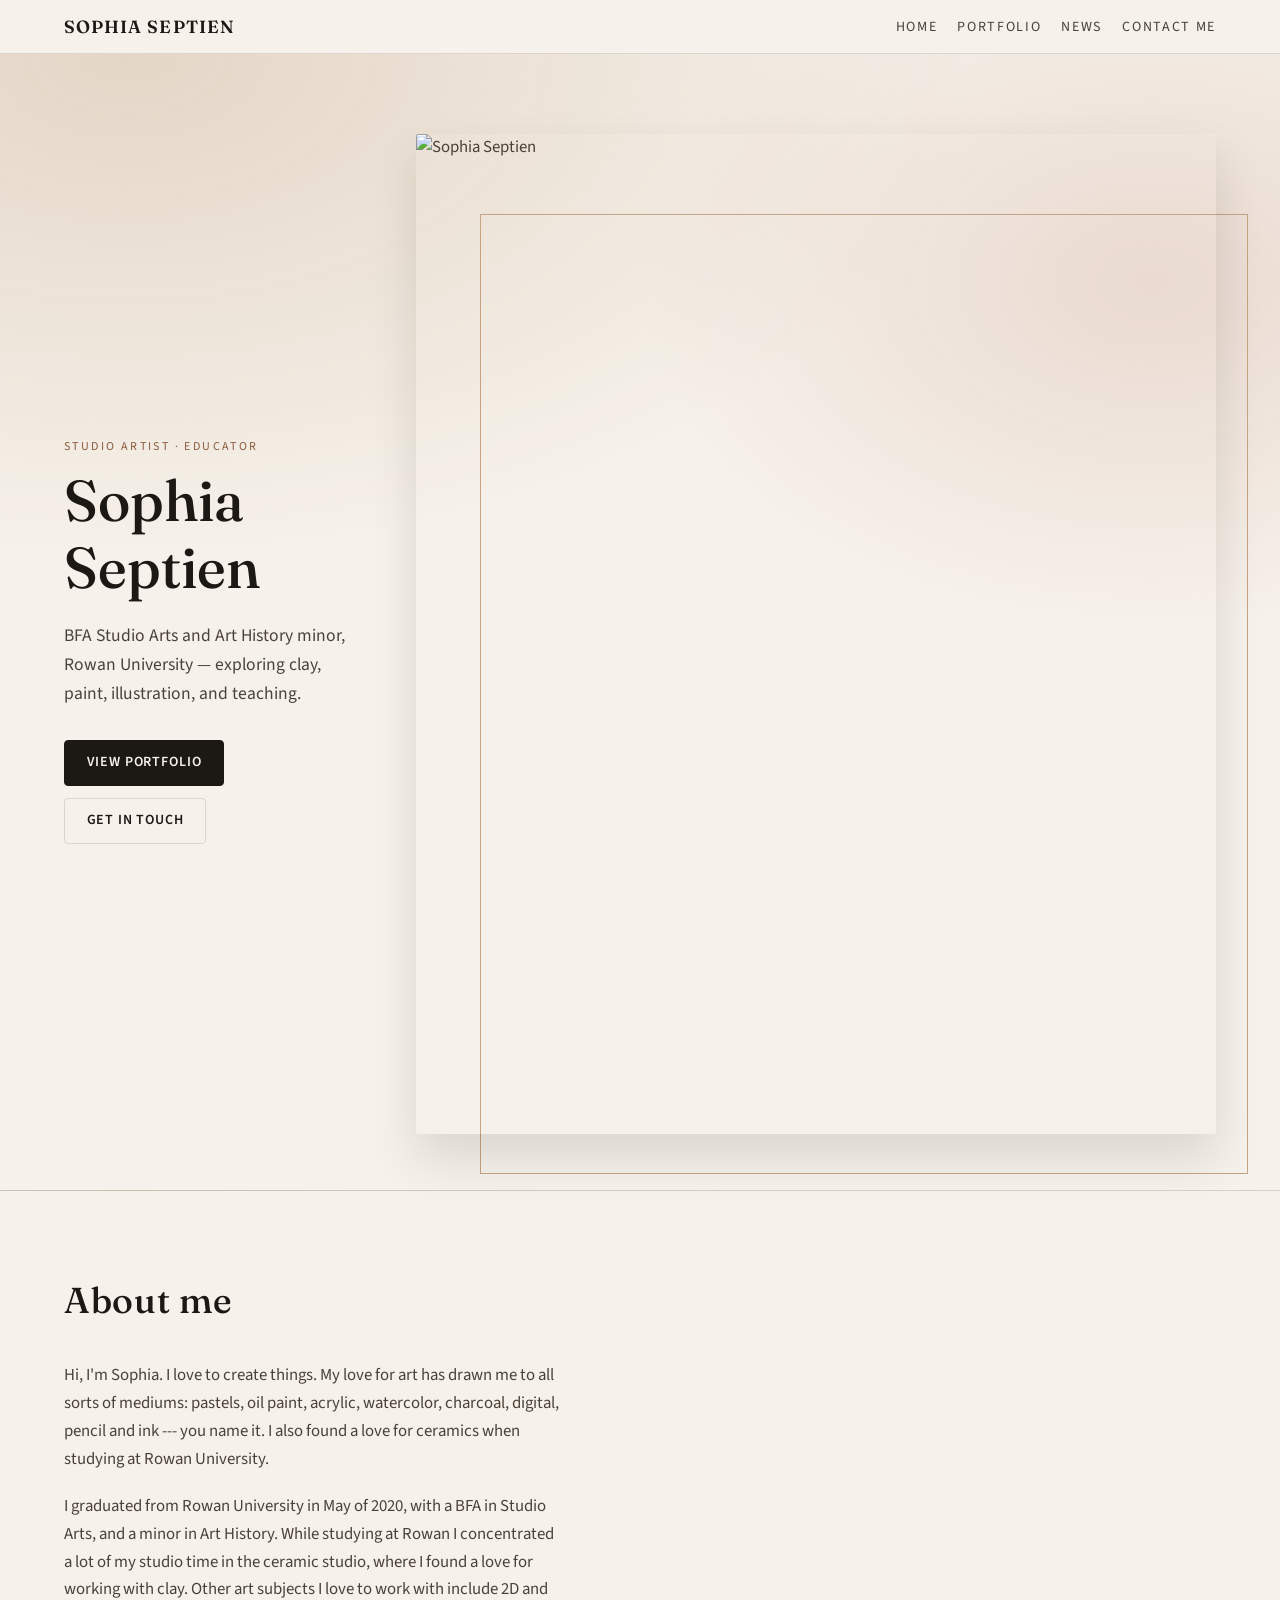
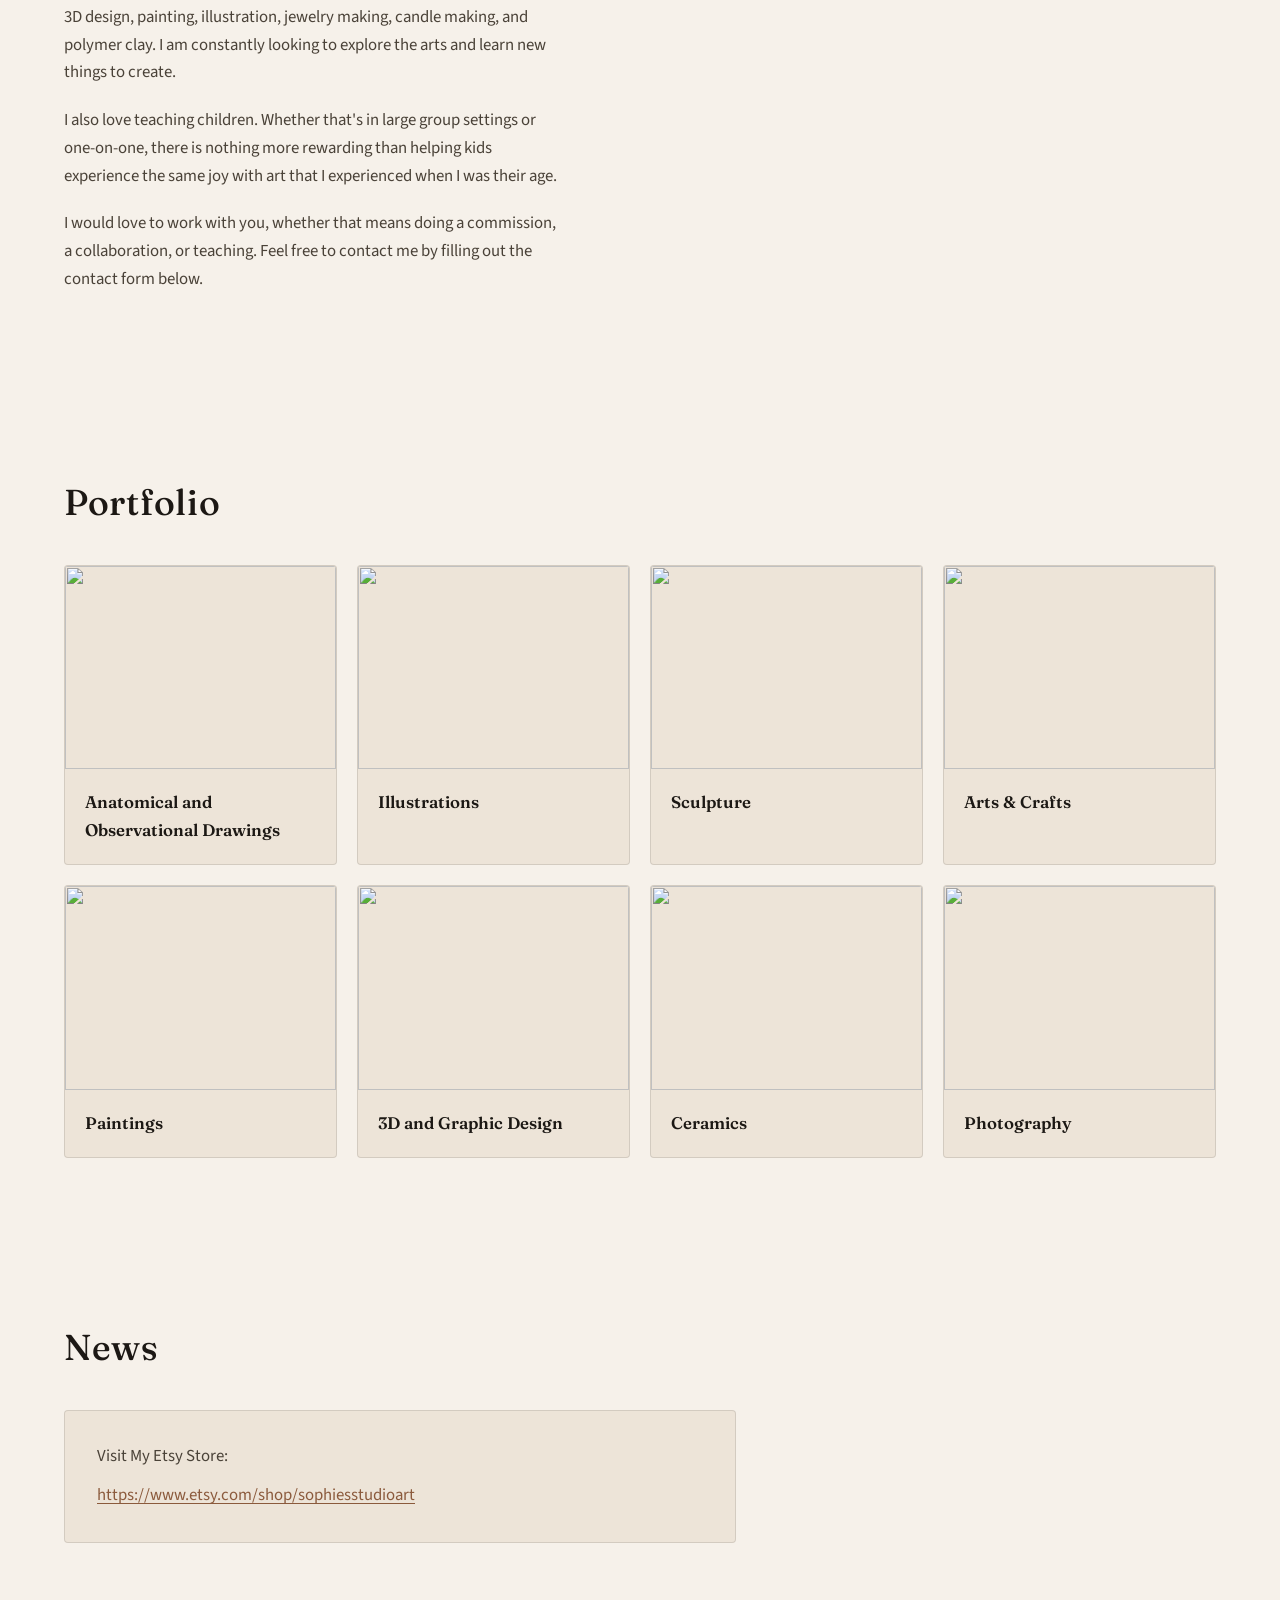
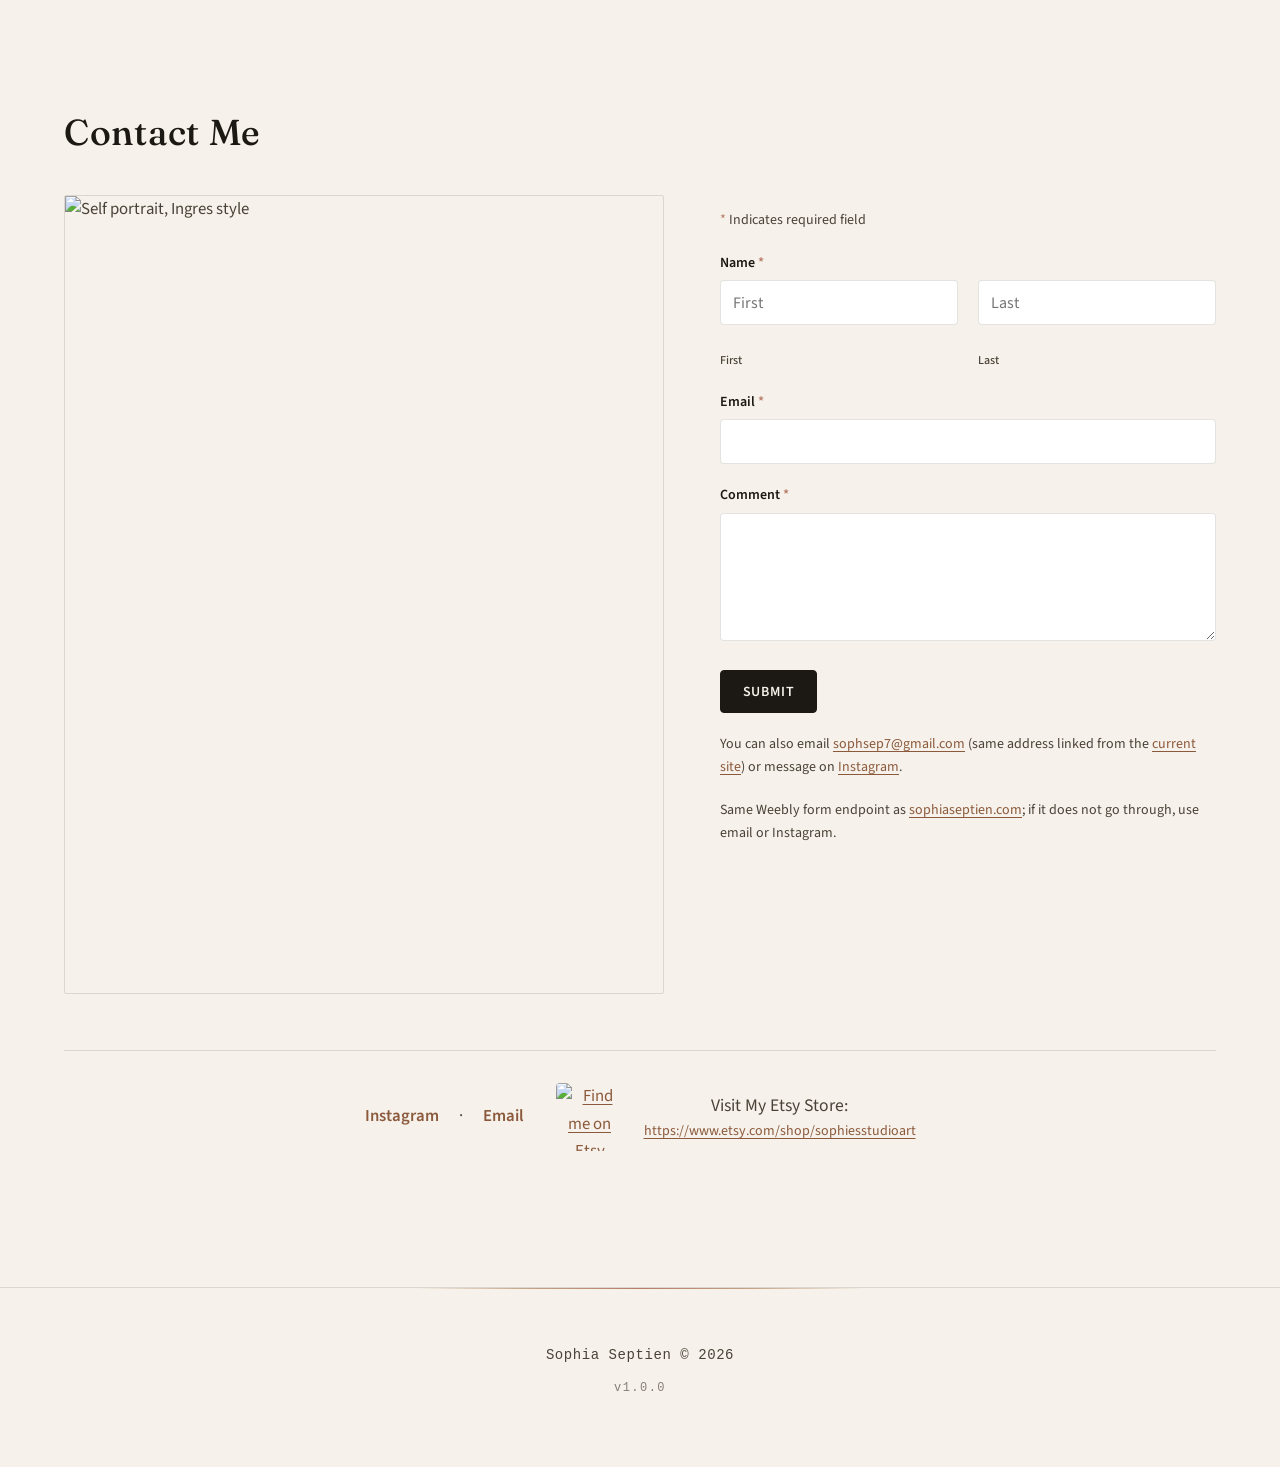
==== index.html @ f70603e3 "feat: initial static portfolio site Made-with: Cursor" ====
<!DOCTYPE html>
<html lang="en">
<head>
    <meta charset="UTF-8" />
    <meta name="viewport" content="width=device-width, initial-scale=1.0" />
    <meta
        name="description"
        content="Hi, I'm Sophia. I love to create things. BFA Studio Arts, Rowan University — ceramics, painting, illustration, teaching, and commissions."
    />
    <title>SOPHIA SEPTIEN - Home</title>
    <link rel="preconnect" href="https://fonts.googleapis.com" />
    <link rel="preconnect" href="https://fonts.gstatic.com" crossorigin />
    <link
        href="https://fonts.googleapis.com/css2?family=Fraunces:ital,opsz,wght@0,9..144,400;0,9..144,600;1,9..144,400&family=Source+Sans+3:ital,wght@0,400;0,600;0,700;1,400&display=swap"
        rel="stylesheet"
    />
    <link rel="stylesheet" href="css/variables.css" />
    <link rel="stylesheet" href="css/base.css" />
    <link rel="stylesheet" href="css/sections.css" />
</head>
<body>
    <nav class="nav" id="nav">
        <div class="container nav__inner">
            <a class="nav__brand" href="#">Sophia Septien</a>
            <ul class="nav__links">
                <li><a href="#">Home</a></li>
                <li><a href="#portfolio">Portfolio</a></li>
                <li><a href="#news">News</a></li>
                <li><a href="#contactme">Contact me</a></li>
            </ul>
        </div>
    </nav>

    <header class="hero" id="top">
        <div class="container hero__grid">
            <div>
                <p class="hero__label">Studio artist · Educator</p>
                <h1 class="hero__title">Sophia Septien</h1>
                <p class="hero__lead">
                    BFA Studio Arts and Art History minor, Rowan University — exploring clay, paint, illustration, and
                    teaching.
                </p>
                <div class="hero__actions">
                    <a class="btn btn--primary" href="#portfolio">View portfolio</a>
                    <a class="btn btn--ghost" href="#contactme">Get in touch</a>
                </div>
            </div>
            <figure class="hero__figure">
                <img
                    src="https://www.sophiaseptien.com/uploads/2/2/2/4/2224025/published/0e4ab90d-9243-4528-9ce3-058084d12804.jpg?1675718449"
                    alt="Sophia Septien"
                    width="800"
                    height="1000"
                    loading="eager"
                />
            </figure>
        </div>
    </header>

    <main>
        <section class="section" id="about">
            <div class="container">
                <h2 class="section__title">About me</h2>
                <div class="about__prose">
                    <p>
                        Hi, I'm Sophia. I love to create things. My love for art has drawn me to all sorts of mediums:
                        pastels, oil paint, acrylic, watercolor, charcoal, digital, pencil and ink --- you name it. I also
                        found a love for ceramics when studying at Rowan University.
                    </p>
                    <p>
                        I graduated from Rowan University in May of 2020, with a BFA in Studio Arts, and a minor in Art
                        History. While studying at Rowan I concentrated a lot of my studio time in the ceramic studio,
                        where I found a love for working with clay. Other art subjects I love to work with include 2D and
                        3D design, painting, illustration, jewelry making, candle making, and polymer clay. I am
                        constantly looking to explore the arts and learn new things to create.
                    </p>
                    <p>
                        I also love teaching children. Whether that's in large group settings or one-on-one, there is
                        nothing more rewarding than helping kids experience the same joy with art that I experienced when
                        I was their age.
                    </p>
                    <p>
                        I would love to work with you, whether that means doing a commission, a collaboration, or
                        teaching. Feel free to contact me by filling out the contact form below.
                    </p>
                </div>
            </div>
        </section>

        <section class="section" id="portfolio">
            <div class="container">
                <h2 class="section__title">Portfolio</h2>
                <div class="portfolio__grid">
                    <a class="portfolio-card" href="https://www.sophiaseptien.com/anatomical-drawing.html">
                        <div class="portfolio-card__thumb">
                            <img
                                src="https://www.sophiaseptien.com/uploads/2/2/2/4/2224025/water-drop_orig.jpg"
                                alt=""
                                width="400"
                                height="300"
                                loading="lazy"
                            />
                        </div>
                        <div class="portfolio-card__body">
                            <h3 class="portfolio-card__title">Anatomical and Observational Drawings</h3>
                        </div>
                    </a>
                    <a class="portfolio-card" href="https://www.sophiaseptien.com/illustration.html">
                        <div class="portfolio-card__thumb">
                            <img
                                src="https://www.sophiaseptien.com/uploads/2/2/2/4/2224025/caterpillar_orig.jpeg"
                                alt=""
                                width="400"
                                height="300"
                                loading="lazy"
                            />
                        </div>
                        <div class="portfolio-card__body">
                            <h3 class="portfolio-card__title">Illustrations</h3>
                        </div>
                    </a>
                    <a class="portfolio-card" href="https://www.sophiaseptien.com/sculpture.html">
                        <div class="portfolio-card__thumb">
                            <img
                                src="https://www.sophiaseptien.com/uploads/2/2/2/4/2224025/published/img-0496.jpg?1677645801"
                                alt=""
                                width="400"
                                height="300"
                                loading="lazy"
                            />
                        </div>
                        <div class="portfolio-card__body">
                            <h3 class="portfolio-card__title">Sculpture</h3>
                        </div>
                    </a>
                    <a class="portfolio-card" href="https://www.sophiaseptien.com/arts--crafts.html">
                        <div class="portfolio-card__thumb">
                            <img
                                src="https://www.sophiaseptien.com/uploads/2/2/2/4/2224025/crafts-6x7-5_orig.jpg"
                                alt=""
                                width="400"
                                height="300"
                                loading="lazy"
                            />
                        </div>
                        <div class="portfolio-card__body">
                            <h3 class="portfolio-card__title">Arts &amp; Crafts</h3>
                        </div>
                    </a>
                    <a class="portfolio-card" href="https://www.sophiaseptien.com/painting.html">
                        <div class="portfolio-card__thumb">
                            <img
                                src="https://www.sophiaseptien.com/uploads/2/2/2/4/2224025/editor/609892369-607722.jpg?1596059057"
                                alt=""
                                width="400"
                                height="300"
                                loading="lazy"
                            />
                        </div>
                        <div class="portfolio-card__body">
                            <h3 class="portfolio-card__title">Paintings</h3>
                        </div>
                    </a>
                    <a class="portfolio-card" href="https://www.sophiaseptien.com/3d-and-graphic-design.html">
                        <div class="portfolio-card__thumb">
                            <img
                                src="https://www.sophiaseptien.com/uploads/2/2/2/4/2224025/graphicdesign_orig.jpg"
                                alt=""
                                width="400"
                                height="300"
                                loading="lazy"
                            />
                        </div>
                        <div class="portfolio-card__body">
                            <h3 class="portfolio-card__title">3D and Graphic Design</h3>
                        </div>
                    </a>
                    <a class="portfolio-card" href="https://www.sophiaseptien.com/ceramics.html">
                        <div class="portfolio-card__thumb">
                            <img
                                src="https://www.sophiaseptien.com/uploads/2/2/2/4/2224025/ceramics_2.jpg"
                                alt=""
                                width="400"
                                height="300"
                                loading="lazy"
                            />
                        </div>
                        <div class="portfolio-card__body">
                            <h3 class="portfolio-card__title">Ceramics</h3>
                        </div>
                    </a>
                    <a class="portfolio-card" href="https://www.sophiaseptien.com/photography.html">
                        <div class="portfolio-card__thumb">
                            <img
                                src="https://www.sophiaseptien.com/uploads/2/2/2/4/2224025/drop8x10_orig.jpg"
                                alt=""
                                width="400"
                                height="300"
                                loading="lazy"
                            />
                        </div>
                        <div class="portfolio-card__body">
                            <h3 class="portfolio-card__title">Photography</h3>
                        </div>
                    </a>
                </div>
            </div>
        </section>

        <section class="section" id="news">
            <div class="container">
                <h2 class="section__title">News</h2>
                <div class="news-panel">
                    <p style="margin: 0 0 var(--space-sm)">Visit My Etsy Store:</p>
                    <p style="margin: 0">
                        <a href="https://www.etsy.com/shop/sophiesstudioart">https://www.etsy.com/shop/sophiesstudioart</a>
                    </p>
                </div>
            </div>
        </section>

        <section class="section" id="contactme">
            <div class="container">
                <h2 class="section__title">Contact Me</h2>
                <div class="contact__grid">
                    <figure class="contact__figure">
                        <img
                            src="https://www.sophiaseptien.com/uploads/2/2/2/4/2224025/published/ingres-style-self-portrait.jpg?1596056055"
                            alt="Self portrait, Ingres style"
                            width="600"
                            height="800"
                            loading="lazy"
                        />
                    </figure>
                    <div>
                        <form
                            class="form"
                            id="contact-form"
                            enctype="multipart/form-data"
                            action="https://www.weebly.com/weebly/apps/formSubmit.php"
                            method="POST"
                        >
                            <p class="form-required-hint"><span class="form-required">*</span> Indicates required field</p>

                            <label class="wsite-form-label">Name <span class="form-required">*</span></label>
                            <div class="form-name-row">
                                <div class="form-field">
                                    <input
                                        aria-required="true"
                                        id="input-first"
                                        placeholder="First"
                                        type="text"
                                        name="_u880113450949233755[first]"
                                        autocomplete="given-name"
                                        required
                                    />
                                    <label class="form-sublabel" for="input-first">First</label>
                                </div>
                                <div class="form-field">
                                    <input
                                        aria-required="true"
                                        id="input-last"
                                        placeholder="Last"
                                        type="text"
                                        name="_u880113450949233755[last]"
                                        autocomplete="family-name"
                                        required
                                    />
                                    <label class="form-sublabel" for="input-last">Last</label>
                                </div>
                            </div>

                            <label for="input-email">Email <span class="form-required">*</span></label>
                            <input
                                aria-required="true"
                                id="input-email"
                                type="email"
                                name="_u314627095348564098"
                                autocomplete="email"
                                required
                            />

                            <label for="input-comment">Comment <span class="form-required">*</span></label>
                            <textarea
                                aria-required="true"
                                id="input-comment"
                                name="_u186019659581370973"
                                required
                            ></textarea>

                            <div style="display: none; visibility: hidden">
                                <input type="hidden" name="wsite_subject" value="" />
                            </div>
                            <input type="hidden" name="form_version" value="2" />
                            <input type="hidden" name="wsite_approved" id="wsite-approved" value="approved" />
                            <input type="hidden" name="ucfid" value="314486397416312013" />
                            <input type="hidden" name="recaptcha_token" value="" />

                            <button class="btn btn--primary" type="submit">Submit</button>
                        </form>
                        <p class="form-note">
                            You can also email
                            <a href="mailto:sophsep7@gmail.com">sophsep7@gmail.com</a>
                            (same address linked from the
                            <a href="https://www.sophiaseptien.com/">current site</a>) or message on
                            <a href="https://www.instagram.com/sophsept/" target="_blank" rel="noopener noreferrer">Instagram</a>.
                        </p>
                        <p class="form-note">
                            Same Weebly form endpoint as
                            <a href="https://www.sophiaseptien.com/">sophiaseptien.com</a>; if it does not go through, use
                            email or Instagram.
                        </p>
                    </div>
                </div>

                <div class="social-etsy">
                    <div class="social-etsy__links">
                        <a href="https://www.instagram.com/sophsept/" target="_blank" rel="noopener noreferrer">Instagram</a>
                        <span aria-hidden="true">·</span>
                        <a href="mailto:sophsep7@gmail.com">Email</a>
                    </div>
                    <div class="social-etsy__etsy">
                        <a href="https://www.etsy.com/shop/sophiesstudioart" target="_blank" rel="noopener noreferrer">
                            <img
                                src="https://www.sophiaseptien.com/uploads/2/2/2/4/2224025/editor/findmeetsy.jpg?1581953662"
                                alt="Find me on Etsy"
                                width="120"
                                height="120"
                                loading="lazy"
                            />
                        </a>
                        <div class="social-etsy__etsy-text">
                            <span style="font-size: 1.1rem">Visit My Etsy Store:</span><br />
                            <a href="https://www.etsy.com/shop/sophiesstudioart">https://www.etsy.com/shop/sophiesstudioart</a>
                        </div>
                    </div>
                </div>
            </div>
        </section>
    </main>

    <footer class="footer">
        <div class="container">
            <p class="footer__text">Sophia Septien © <span id="year"></span></p>
            <p class="footer__version">v1.0.0</p>
        </div>
    </footer>

    <script src="js/site.js"></script>
</body>
</html>
---- css/variables.css ----
:root {
    --color-bg: #f6f1ea;
    --color-bg-warm: #ede4d8;
    --color-ink: #1c1814;
    --color-ink-muted: #4a4238;
    --color-accent: #8b5a3c;
    --color-accent-soft: #c4a484;
    --color-clay: #b87d6a;
    --color-line: rgba(28, 24, 20, 0.12);
    --font-display: "Fraunces", Georgia, serif;
    --font-body: "Source Sans 3", system-ui, sans-serif;
    --space-xs: 0.35rem;
    --space-sm: 0.75rem;
    --space-md: 1.25rem;
    --space-lg: 2rem;
    --space-xl: 3.5rem;
    --space-2xl: 5rem;
    --text-sm: 0.875rem;
    --text-xs: 0.75rem;
    --max-width: 72rem;
    --radius: 4px;
}
---- css/base.css ----
*,
*::before,
*::after {
    box-sizing: border-box;
}

html {
    scroll-behavior: smooth;
}

body {
    margin: 0;
    font-family: var(--font-body);
    font-size: 1.05rem;
    line-height: 1.65;
    color: var(--color-ink-muted);
    background: var(--color-bg);
    -webkit-font-smoothing: antialiased;
}

img {
    max-width: 100%;
    height: auto;
    display: block;
}

a {
    color: var(--color-accent);
    text-decoration-thickness: 1px;
    text-underline-offset: 3px;
}

a:hover {
    color: var(--color-ink);
}

:focus-visible {
    outline: 2px solid var(--color-accent);
    outline-offset: 2px;
}
---- css/sections.css ----
.container {
    width: min(100% - 2rem, var(--max-width));
    margin-inline: auto;
}

.nav {
    position: sticky;
    top: 0;
    z-index: 20;
    background: rgba(246, 241, 234, 0.92);
    backdrop-filter: blur(10px);
    border-bottom: 1px solid var(--color-line);
}

.nav__inner {
    display: flex;
    align-items: center;
    justify-content: space-between;
    padding: var(--space-sm) 0;
    gap: var(--space-md);
}

.nav__brand {
    font-family: var(--font-display);
    font-weight: 600;
    font-size: 1.1rem;
    letter-spacing: 0.06em;
    text-transform: uppercase;
    color: var(--color-ink);
    text-decoration: none;
}

.nav__links {
    display: flex;
    flex-wrap: wrap;
    gap: var(--space-md);
    list-style: none;
    margin: 0;
    padding: 0;
}

.nav__links a {
    font-size: var(--text-sm);
    text-transform: uppercase;
    letter-spacing: 0.12em;
    color: var(--color-ink-muted);
    text-decoration: none;
}

.nav__links a:hover {
    color: var(--color-accent);
}

.hero {
    padding: var(--space-2xl) 0 var(--space-xl);
    border-bottom: 1px solid var(--color-line);
    background:
        radial-gradient(ellipse 120% 80% at 10% 0%, rgba(196, 164, 132, 0.35), transparent 55%),
        radial-gradient(ellipse 80% 60% at 90% 20%, rgba(184, 125, 106, 0.2), transparent 50%),
        var(--color-bg);
}

.hero__grid {
    display: grid;
    gap: var(--space-xl);
    align-items: center;
}

@media (min-width: 900px) {
    .hero__grid {
        grid-template-columns: 1fr 1.1fr;
    }
}

.hero__label {
    font-size: var(--text-xs);
    letter-spacing: 0.2em;
    text-transform: uppercase;
    color: var(--color-accent);
    margin-bottom: var(--space-sm);
}

.hero__title {
    font-family: var(--font-display);
    font-weight: 500;
    font-size: clamp(2.4rem, 5vw, 3.6rem);
    line-height: 1.15;
    color: var(--color-ink);
    margin: 0 0 var(--space-md);
}

.hero__lead {
    font-size: 1.1rem;
    max-width: 36ch;
    margin: 0 0 var(--space-lg);
}

.hero__actions {
    display: flex;
    flex-wrap: wrap;
    gap: var(--space-sm);
}

.btn {
    display: inline-flex;
    align-items: center;
    justify-content: center;
    padding: 0.65rem 1.35rem;
    font-family: var(--font-body);
    font-size: var(--text-sm);
    font-weight: 600;
    letter-spacing: 0.06em;
    text-transform: uppercase;
    text-decoration: none;
    border-radius: var(--radius);
    border: 1px solid transparent;
    cursor: pointer;
    transition: background 0.2s, color 0.2s, border-color 0.2s;
}

.btn--primary {
    background: var(--color-ink);
    color: var(--color-bg);
    border-color: var(--color-ink);
}

.btn--primary:hover {
    background: var(--color-accent);
    border-color: var(--color-accent);
    color: #fff;
}

.btn--ghost {
    background: transparent;
    color: var(--color-ink);
    border-color: var(--color-line);
}

.btn--ghost:hover {
    border-color: var(--color-ink);
}

.hero__figure {
    margin: 0;
    position: relative;
}

.hero__figure::after {
    content: "";
    position: absolute;
    inset: 8% -4% -4% 8%;
    border: 1px solid var(--color-accent-soft);
    pointer-events: none;
    z-index: 0;
}

.hero__figure img {
    position: relative;
    z-index: 1;
    border-radius: 2px;
    box-shadow: 0 24px 48px rgba(28, 24, 20, 0.12);
}

.section {
    padding: var(--space-2xl) 0;
}

.section__title {
    font-family: var(--font-display);
    font-weight: 500;
    font-size: clamp(1.75rem, 3vw, 2.25rem);
    color: var(--color-ink);
    margin: 0 0 var(--space-lg);
    letter-spacing: 0.02em;
}

.about__prose {
    max-width: 62ch;
}

.about__prose p {
    margin: 0 0 var(--space-md);
}

.portfolio__grid {
    display: grid;
    gap: var(--space-md);
    grid-template-columns: repeat(auto-fill, minmax(15rem, 1fr));
}

.portfolio-card {
    display: flex;
    flex-direction: column;
    background: var(--color-bg-warm);
    border: 1px solid var(--color-line);
    border-radius: var(--radius);
    overflow: hidden;
    text-decoration: none;
    color: inherit;
    transition: transform 0.2s, box-shadow 0.2s;
}

.portfolio-card:hover {
    transform: translateY(-3px);
    box-shadow: 0 12px 28px rgba(28, 24, 20, 0.08);
}

.portfolio-card__thumb {
    aspect-ratio: 4 / 3;
    background: var(--color-bg-warm);
    display: block;
    overflow: hidden;
}

.portfolio-card__thumb img {
    width: 100%;
    height: 100%;
    object-fit: cover;
}

.portfolio-card__body {
    padding: var(--space-md);
}

.portfolio-card__title {
    font-family: var(--font-display);
    font-size: 1.05rem;
    font-weight: 600;
    color: var(--color-ink);
    margin: 0;
}

.news-panel {
    padding: var(--space-lg);
    background: var(--color-bg-warm);
    border: 1px solid var(--color-line);
    border-radius: var(--radius);
    max-width: 42rem;
}

.contact__grid {
    display: grid;
    gap: var(--space-xl);
}

@media (min-width: 800px) {
    .contact__grid {
        grid-template-columns: 1fr 1fr;
        align-items: start;
    }
}

.contact__figure {
    margin: 0;
}

.contact__figure img {
    border-radius: 2px;
    border: 1px solid var(--color-line);
}

.form label {
    display: block;
    font-size: var(--text-sm);
    font-weight: 600;
    color: var(--color-ink);
    margin-bottom: var(--space-xs);
}

.form input,
.form textarea {
    width: 100%;
    padding: 0.65rem 0.75rem;
    margin-bottom: var(--space-md);
    font-family: var(--font-body);
    font-size: 1rem;
    border: 1px solid var(--color-line);
    border-radius: var(--radius);
    background: #fff;
}

.form-name-row {
    display: grid;
    grid-template-columns: 1fr 1fr;
    gap: var(--space-md);
    margin-bottom: var(--space-md);
}

@media (max-width: 520px) {
    .form-name-row {
        grid-template-columns: 1fr;
    }
}

.form-name-row .form-field {
    margin-bottom: 0;
}

.form-field label.form-sublabel {
    display: block;
    font-size: var(--text-xs);
    font-weight: 500;
    color: var(--color-ink-muted);
    margin-top: var(--space-xs);
    margin-bottom: 0;
}

.form-required {
    color: var(--color-clay);
}

.form-required-hint {
    font-size: var(--text-sm);
    margin-bottom: var(--space-md);
    color: var(--color-ink-muted);
}

.form textarea {
    min-height: 8rem;
    resize: vertical;
}

.form small {
    display: block;
    margin-top: calc(-1 * var(--space-sm));
    margin-bottom: var(--space-md);
    font-size: var(--text-xs);
    color: var(--color-ink-muted);
}

.form-note {
    font-size: var(--text-sm);
    margin-top: var(--space-md);
    color: var(--color-ink-muted);
}

.social-etsy {
    display: flex;
    flex-wrap: wrap;
    align-items: center;
    justify-content: center;
    gap: var(--space-lg);
    margin-top: var(--space-xl);
    padding-top: var(--space-lg);
    border-top: 1px solid var(--color-line);
}

.social-etsy__links {
    display: flex;
    gap: var(--space-md);
    align-items: center;
}

.social-etsy__links a {
    font-weight: 600;
    text-decoration: none;
}

.social-etsy__etsy {
    display: flex;
    align-items: center;
    gap: var(--space-md);
    text-align: center;
}

.social-etsy__etsy img {
    width: 4.25rem;
    height: auto;
    border-radius: var(--radius);
}

.social-etsy__etsy-text {
    font-size: var(--text-sm);
    max-width: 22rem;
}

.social-etsy__etsy-text a {
    word-break: break-all;
}

.footer {
    padding: var(--space-xl) 0;
    text-align: center;
    border-top: 1px solid var(--color-line);
    margin-top: var(--space-xl);
    position: relative;
}

.footer::before {
    content: "";
    position: absolute;
    top: 0;
    left: 50%;
    transform: translateX(-50%);
    width: min(100%, 28rem);
    height: 1px;
    background: linear-gradient(
        90deg,
        transparent,
        var(--color-accent-soft),
        var(--color-clay),
        var(--color-accent-soft),
        transparent
    );
}

.footer__text {
    font-family: ui-monospace, "Cascadia Code", monospace;
    font-size: var(--text-sm);
    color: var(--color-ink-muted);
    letter-spacing: 0.04em;
    margin: 0;
}

.footer__version {
    font-family: ui-monospace, "Cascadia Code", monospace;
    font-size: var(--text-xs);
    color: var(--color-ink-muted);
    margin-top: var(--space-sm);
    opacity: 0.65;
    letter-spacing: 0.12em;
}
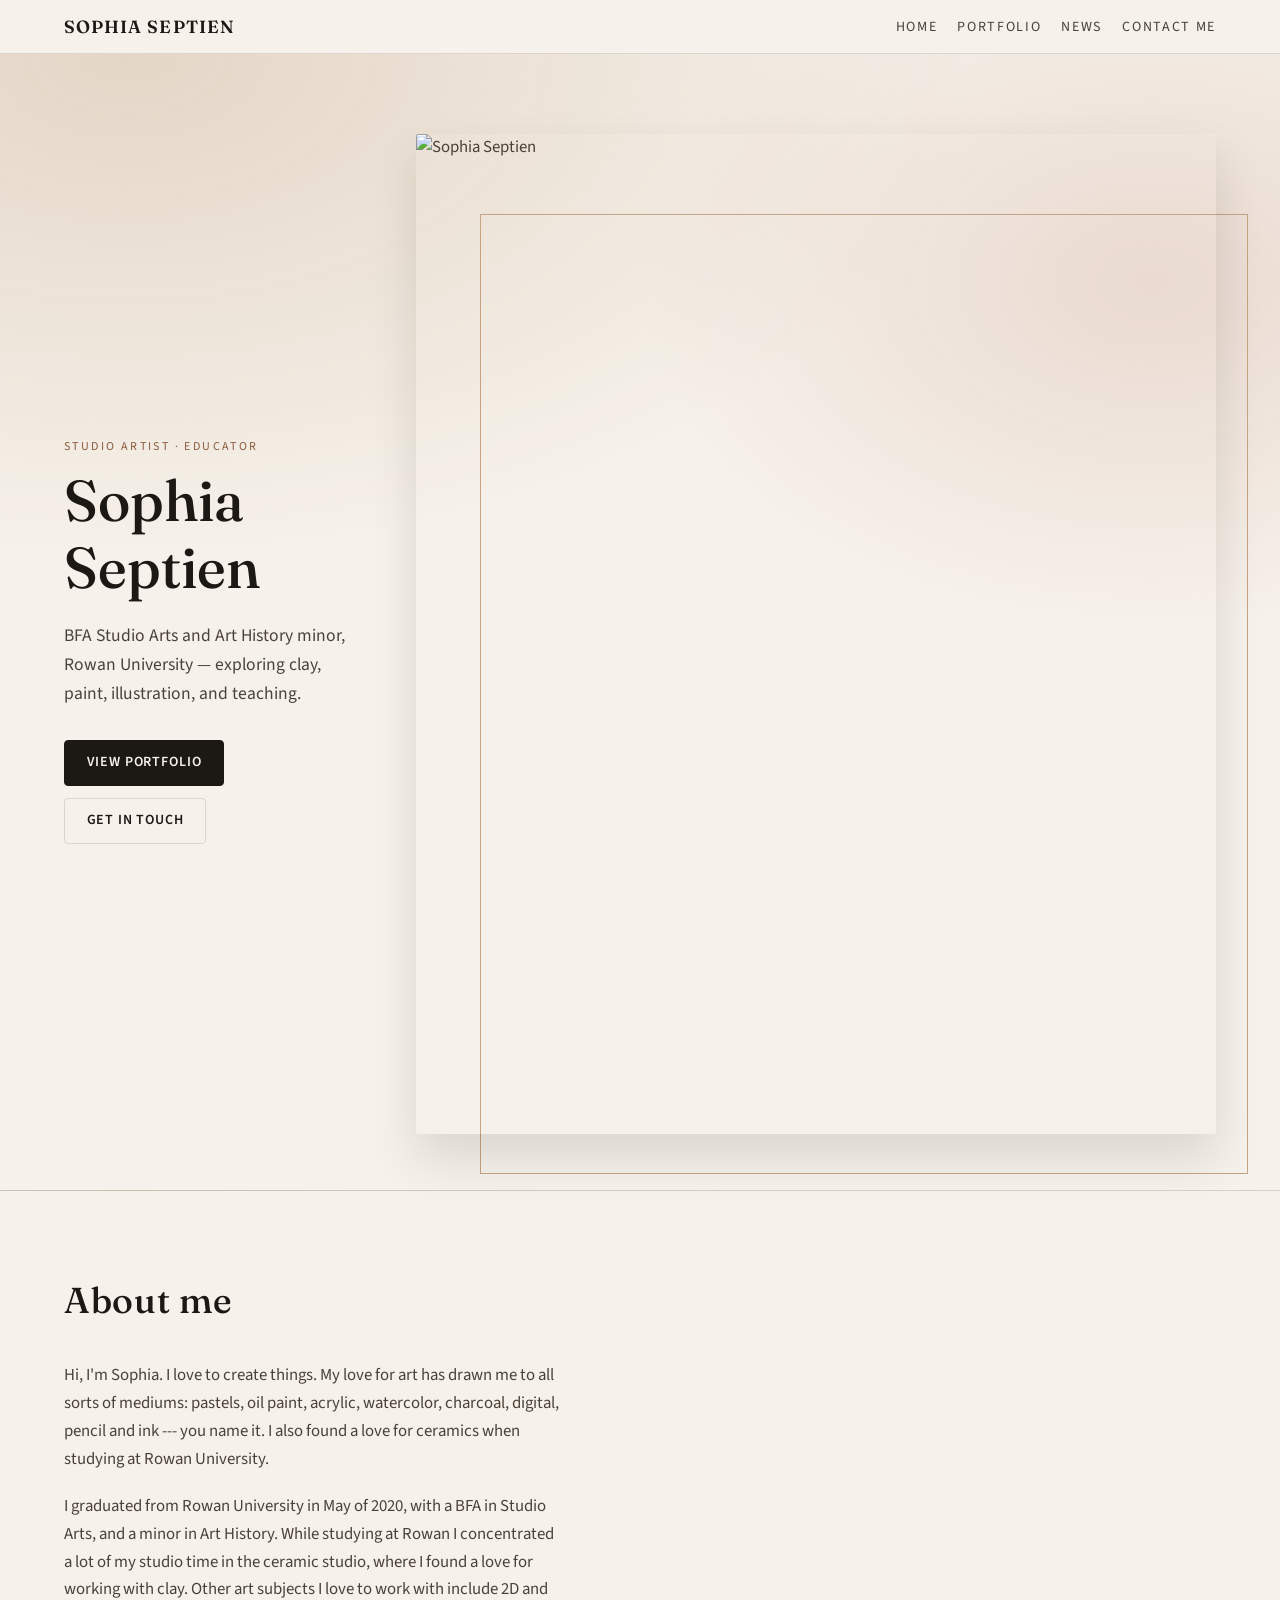
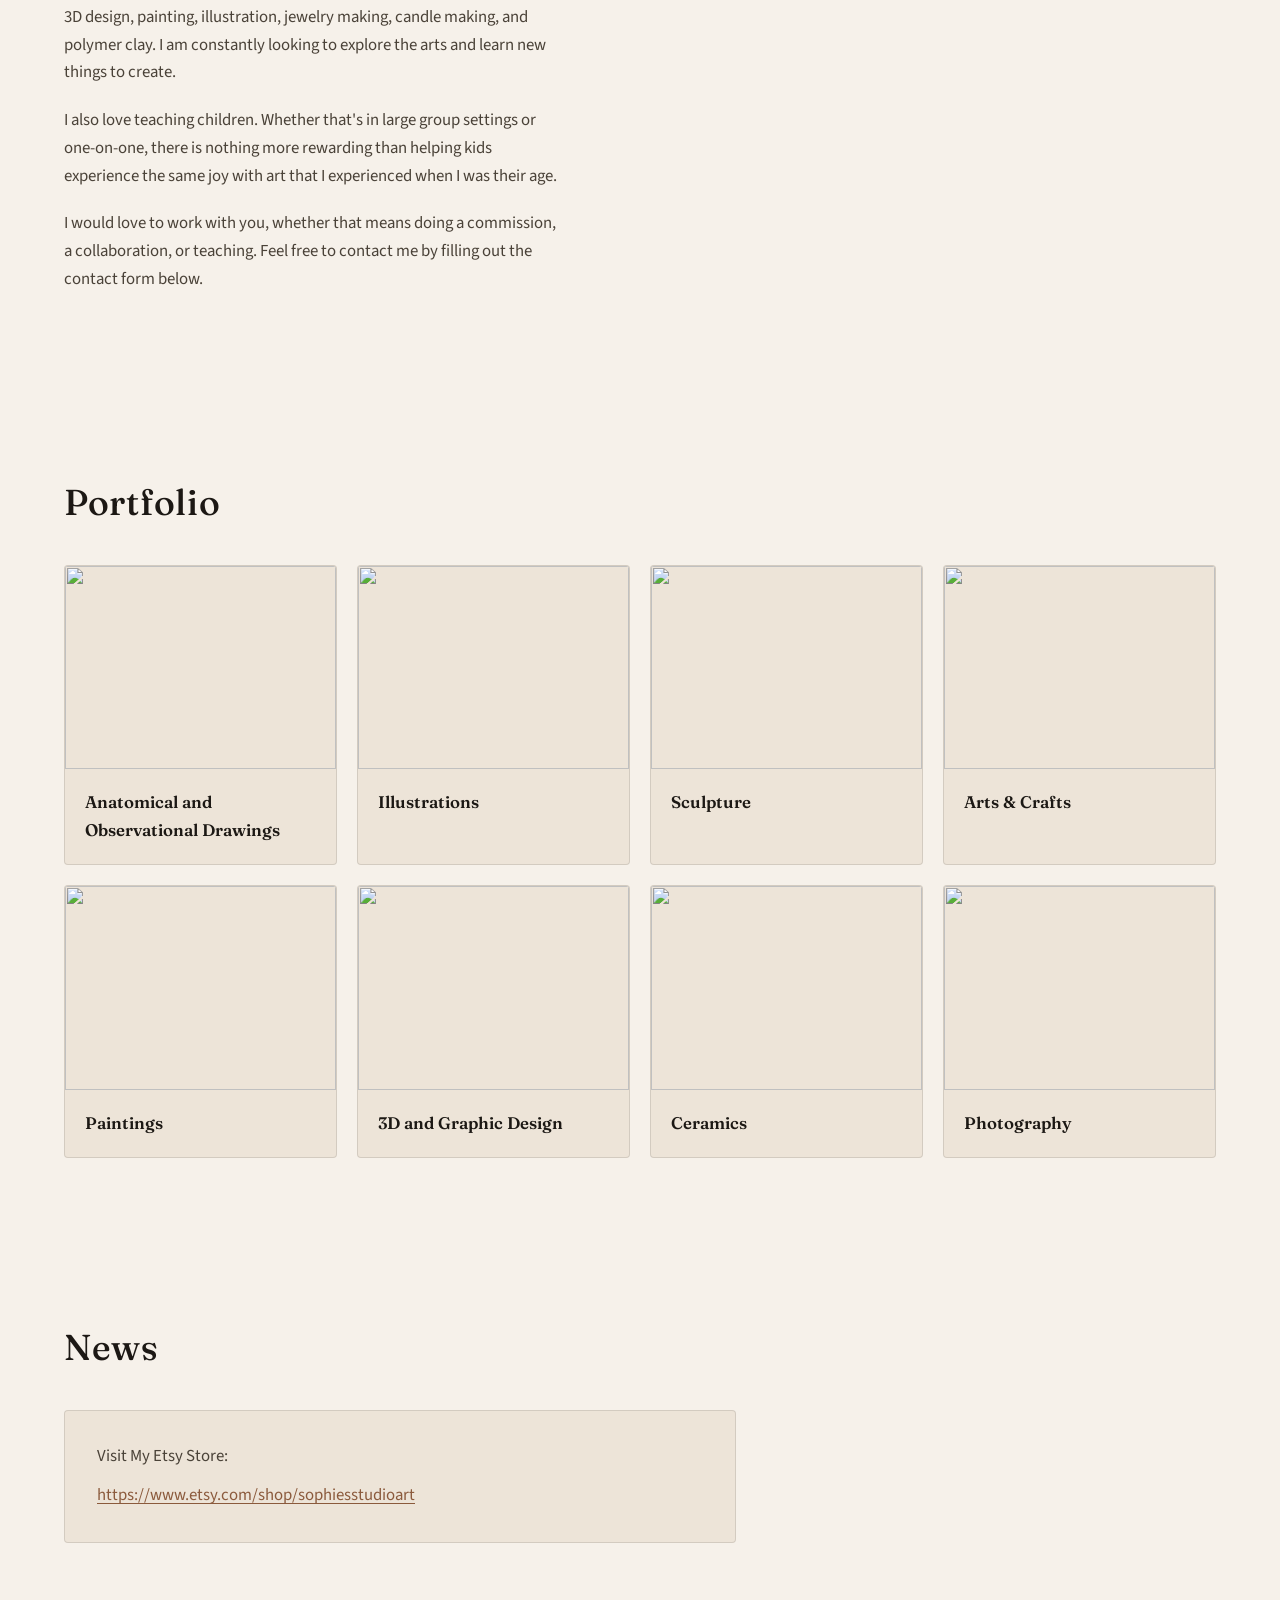
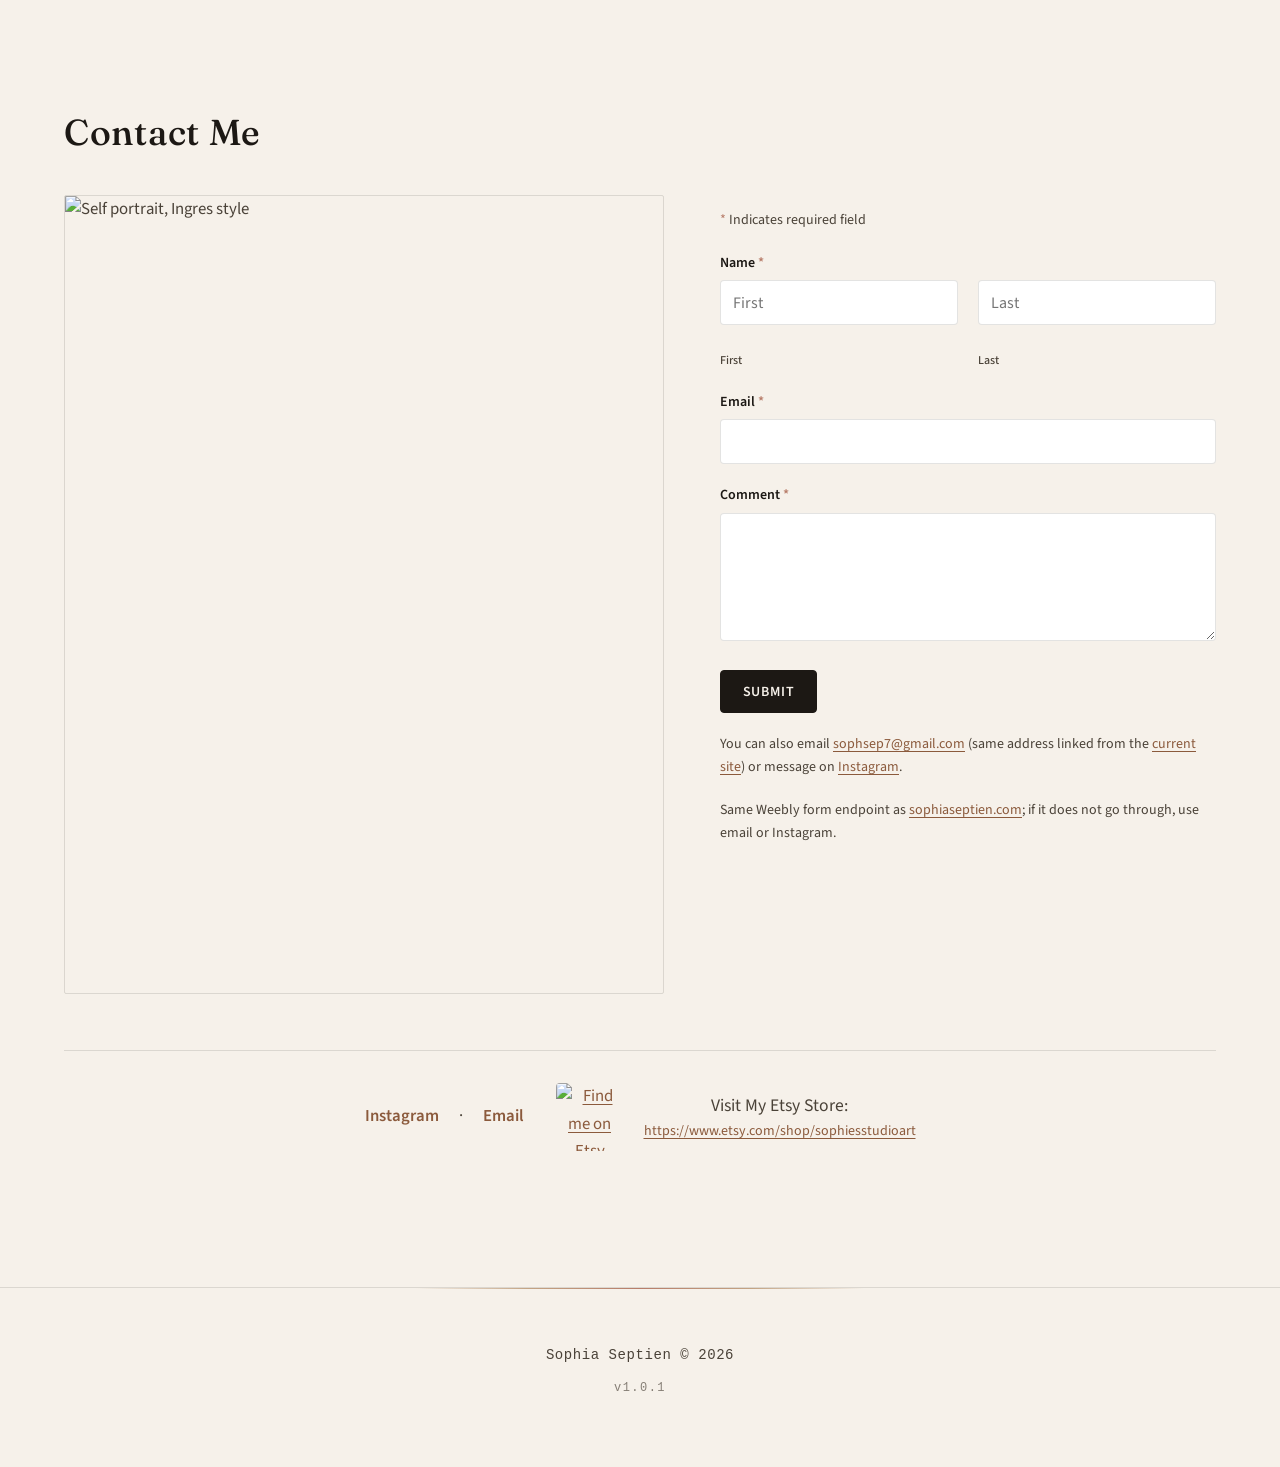
==== commit 89efb918: "chore: bump version to 1.0.1" ====
--- a/index.html
+++ b/index.html
@@ -342,7 +342,7 @@
     <footer class="footer">
         <div class="container">
             <p class="footer__text">Sophia Septien © <span id="year"></span></p>
-            <p class="footer__version">v1.0.0</p>
+            <p class="footer__version">v1.0.1</p>
         </div>
     </footer>
 
